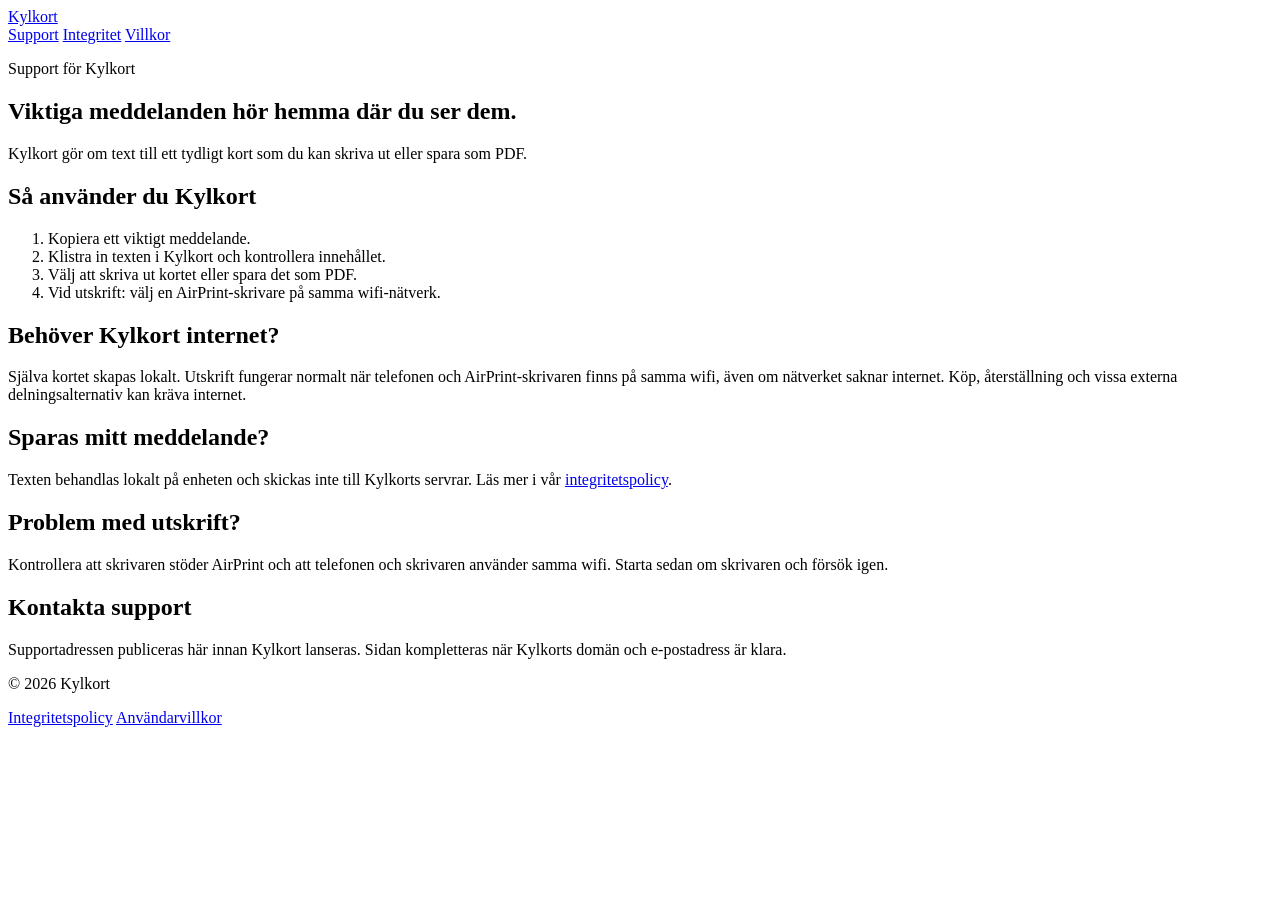
==== index.html @ 4da3d9e9 "Add index.html" ====
<!doctype html>
<html lang="sv">
  <head>
    <meta charset="utf-8" />
    <meta name="viewport" content="width=device-width, initial-scale=1" />
    <meta
      name="description"
      content="Officiell support, integritetspolicy och användarvillkor för Kylkort."
    />
    <title>Kylkort – Support</title>
    <link rel="stylesheet" href="styles.css" />
  </head>
  <body>
    <header class="site-header">
      <a class="brand" href="./" aria-label="Kylkort – startsida">
        <span class="magnet" aria-hidden="true"></span>
        <span>Kylkort</span>
      </a>
      <nav aria-label="Huvudmeny">
        <a aria-current="page" href="./">Support</a>
        <a href="privacy.html">Integritet</a>
        <a href="terms.html">Villkor</a>
      </nav>
    </header>

    <main>
      <section class="hero">
        <p class="eyebrow">Support för Kylkort</p>
        <h1>Viktiga meddelanden hör hemma där du ser dem.</h1>
        <p class="lead">
          Kylkort gör om text till ett tydligt kort som du kan skriva ut eller
          spara som PDF.
        </p>
      </section>

      <section class="paper" aria-labelledby="help-heading">
        <span class="paper-magnet" aria-hidden="true"></span>
        <h2 id="help-heading">Så använder du Kylkort</h2>
        <ol>
          <li>Kopiera ett viktigt meddelande.</li>
          <li>Klistra in texten i Kylkort och kontrollera innehållet.</li>
          <li>Välj att skriva ut kortet eller spara det som PDF.</li>
          <li>Vid utskrift: välj en AirPrint-skrivare på samma wifi-nätverk.</li>
        </ol>
      </section>

      <section class="cards" aria-label="Vanliga frågor">
        <article>
          <h2>Behöver Kylkort internet?</h2>
          <p>
            Själva kortet skapas lokalt. Utskrift fungerar normalt när telefonen
            och AirPrint-skrivaren finns på samma wifi, även om nätverket saknar
            internet. Köp, återställning och vissa externa delningsalternativ kan
            kräva internet.
          </p>
        </article>
        <article>
          <h2>Sparas mitt meddelande?</h2>
          <p>
            Texten behandlas lokalt på enheten och skickas inte till Kylkorts
            servrar. Läs mer i vår <a href="privacy.html">integritetspolicy</a>.
          </p>
        </article>
        <article>
          <h2>Problem med utskrift?</h2>
          <p>
            Kontrollera att skrivaren stöder AirPrint och att telefonen och
            skrivaren använder samma wifi. Starta sedan om skrivaren och försök
            igen.
          </p>
        </article>
        <article>
          <h2>Kontakta support</h2>
          <p>
            Supportadressen publiceras här innan Kylkort lanseras. Sidan
            kompletteras när Kylkorts domän och e-postadress är klara.
          </p>
        </article>
      </section>
    </main>

    <footer>
      <p>© 2026 Kylkort</p>
      <div>
        <a href="privacy.html">Integritetspolicy</a>
        <a href="terms.html">Användarvillkor</a>
      </div>
    </footer>
  </body>
</html>
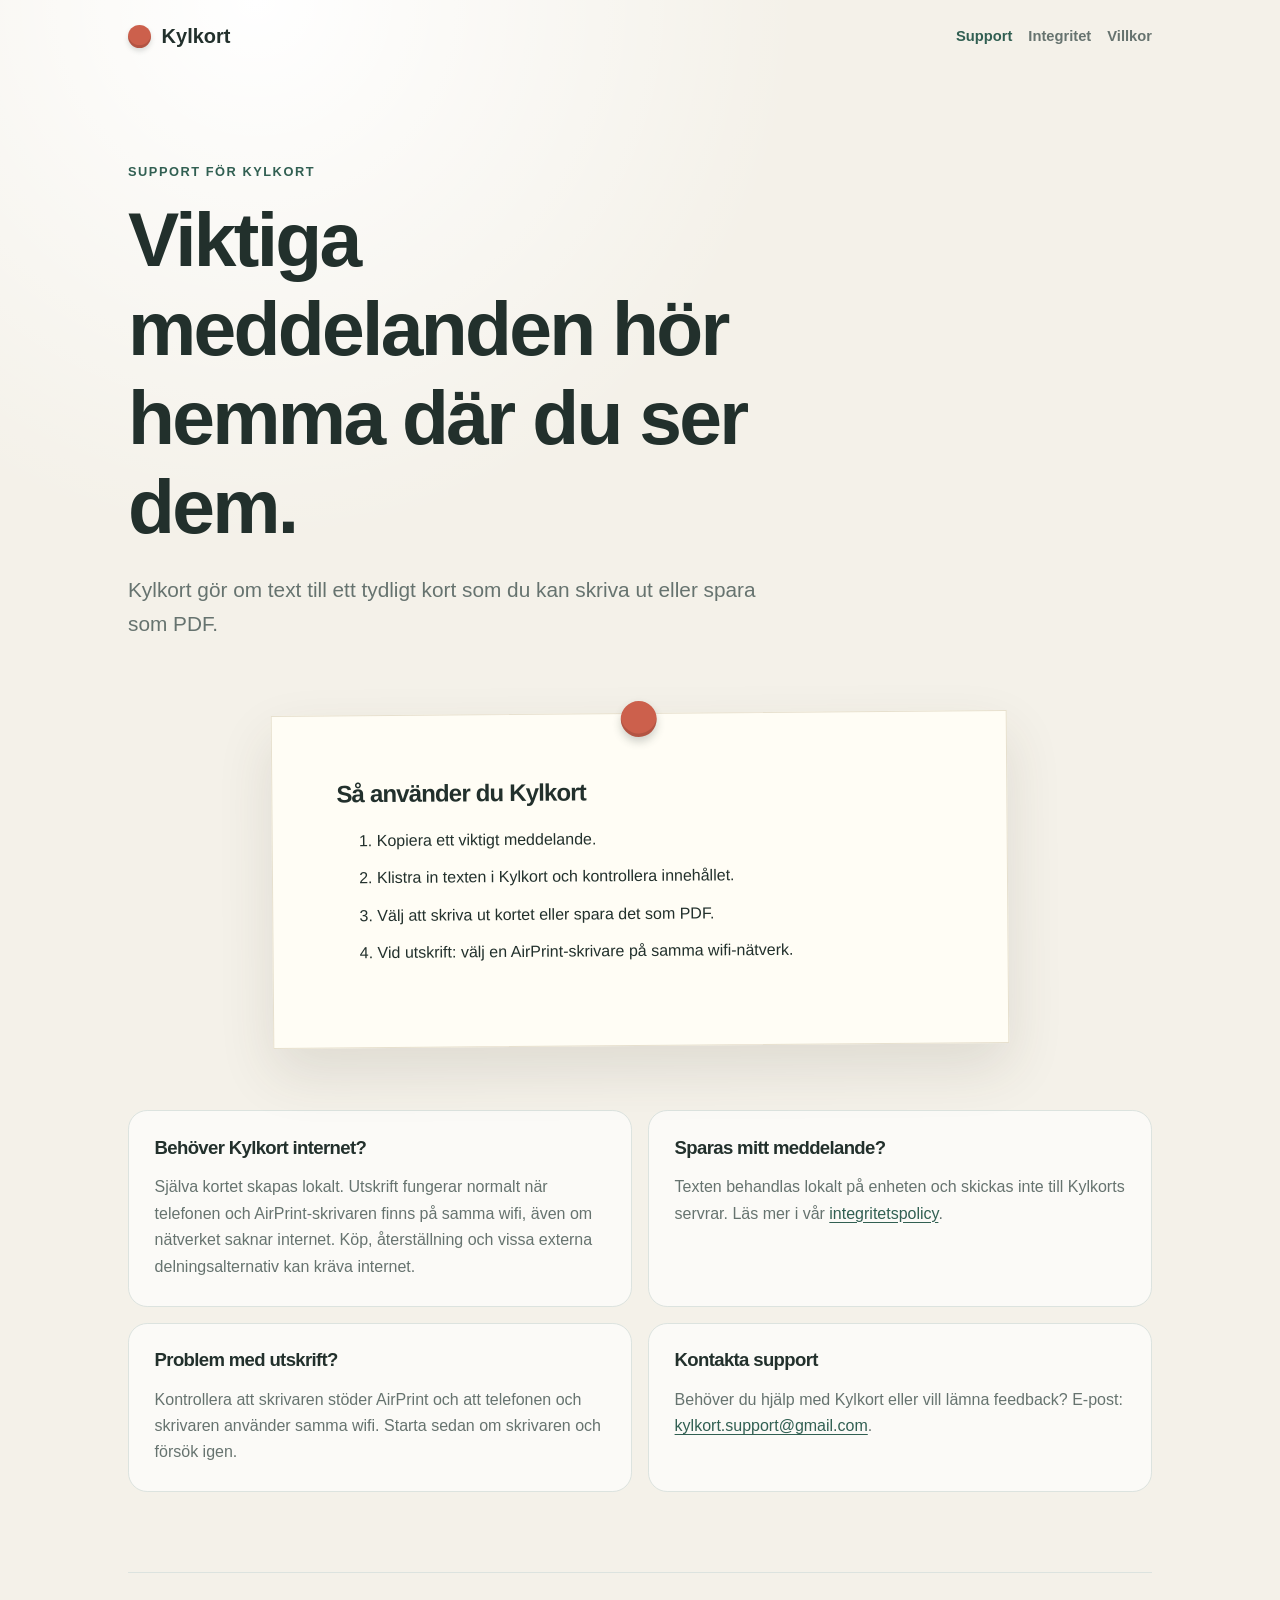
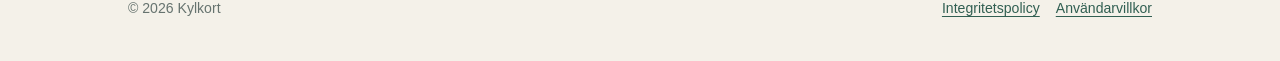
==== commit ab173501: "Add Kylkort support email" ====
--- a/index.html
+++ b/index.html
@@ -72,8 +72,9 @@
         <article>
           <h2>Kontakta support</h2>
           <p>
-            Supportadressen publiceras här innan Kylkort lanseras. Sidan
-            kompletteras när Kylkorts domän och e-postadress är klara.
+            Behöver du hjälp med Kylkort eller vill lämna feedback?
+            E-post:
+            <a href="mailto:kylkort.support@gmail.com">kylkort.support@gmail.com</a>.
           </p>
         </article>
       </section>
--- a/styles.css
+++ b/styles.css
@@ -0,0 +1,233 @@
+:root {
+  color-scheme: light;
+  --ink: #22302c;
+  --muted: #66736f;
+  --green: #315f52;
+  --green-soft: #dfeae5;
+  --paper: #fffdf5;
+  --line: #dce3df;
+  --background: #f4f1e9;
+  font-family:
+    Inter, ui-rounded, "SF Pro Rounded", -apple-system, BlinkMacSystemFont,
+    "Segoe UI", sans-serif;
+}
+
+* {
+  box-sizing: border-box;
+}
+
+body {
+  margin: 0;
+  color: var(--ink);
+  background:
+    radial-gradient(circle at 20% 0%, #fff 0, transparent 34rem),
+    var(--background);
+  line-height: 1.65;
+}
+
+a {
+  color: var(--green);
+  text-underline-offset: 0.18em;
+}
+
+.site-header,
+main,
+footer {
+  width: min(100% - 2rem, 64rem);
+  margin-inline: auto;
+}
+
+.site-header {
+  display: flex;
+  align-items: center;
+  justify-content: space-between;
+  padding-block: 1.25rem;
+}
+
+.brand {
+  display: inline-flex;
+  gap: 0.65rem;
+  align-items: center;
+  color: var(--ink);
+  font-size: 1.25rem;
+  font-weight: 800;
+  text-decoration: none;
+}
+
+.magnet {
+  width: 1.45rem;
+  height: 1.45rem;
+  border-radius: 50%;
+  background: #cc604c;
+  box-shadow:
+    inset 0 -0.18rem 0 rgb(0 0 0 / 12%),
+    0 0.18rem 0.35rem rgb(53 68 62 / 18%);
+}
+
+nav,
+footer div {
+  display: flex;
+  gap: 1rem;
+}
+
+nav a {
+  color: var(--muted);
+  font-size: 0.92rem;
+  font-weight: 650;
+  text-decoration: none;
+}
+
+nav a:hover,
+nav a[aria-current="page"] {
+  color: var(--green);
+}
+
+.hero {
+  max-width: 47rem;
+  padding: 5.5rem 0 3.5rem;
+}
+
+.eyebrow {
+  margin: 0 0 0.8rem;
+  color: var(--green);
+  font-size: 0.8rem;
+  font-weight: 800;
+  letter-spacing: 0.12em;
+  text-transform: uppercase;
+}
+
+h1,
+h2 {
+  line-height: 1.16;
+  letter-spacing: -0.035em;
+}
+
+h1 {
+  max-width: 44rem;
+  margin: 0;
+  font-size: clamp(2.4rem, 7vw, 4.8rem);
+}
+
+.lead {
+  max-width: 42rem;
+  margin: 1.35rem 0 0;
+  color: var(--muted);
+  font-size: clamp(1.05rem, 2.5vw, 1.3rem);
+}
+
+.paper {
+  position: relative;
+  max-width: 46rem;
+  margin: 1rem auto 4rem;
+  padding: clamp(2rem, 6vw, 4rem);
+  transform: rotate(-0.45deg);
+  border: 1px solid #e7e0ce;
+  background: var(--paper);
+  box-shadow: 0 1.5rem 3.5rem rgb(63 57 43 / 12%);
+}
+
+.paper-magnet {
+  position: absolute;
+  top: -0.8rem;
+  left: 50%;
+  width: 2.25rem;
+  height: 2.25rem;
+  transform: translateX(-50%);
+  border-radius: 50%;
+  background: #cc604c;
+  box-shadow:
+    inset 0 -0.22rem 0 rgb(0 0 0 / 12%),
+    0 0.3rem 0.5rem rgb(53 68 62 / 24%);
+}
+
+.paper h2,
+.cards h2 {
+  margin-top: 0;
+}
+
+.paper li + li {
+  margin-top: 0.7rem;
+}
+
+.cards {
+  display: grid;
+  grid-template-columns: repeat(2, minmax(0, 1fr));
+  gap: 1rem;
+  margin-bottom: 5rem;
+}
+
+.cards article {
+  padding: 1.6rem;
+  border: 1px solid var(--line);
+  border-radius: 1.2rem;
+  background: rgb(255 255 255 / 65%);
+}
+
+.cards h2 {
+  font-size: 1.16rem;
+}
+
+.cards p {
+  margin-bottom: 0;
+  color: var(--muted);
+}
+
+.legal {
+  max-width: 48rem;
+  padding-block: 4.5rem 6rem;
+}
+
+.legal h1 {
+  font-size: clamp(2.3rem, 6vw, 4rem);
+}
+
+.legal h2 {
+  margin: 2.8rem 0 0.65rem;
+  font-size: 1.35rem;
+}
+
+.legal p,
+.legal li {
+  color: #46534f;
+}
+
+footer {
+  display: flex;
+  align-items: center;
+  justify-content: space-between;
+  padding-block: 1.5rem 2.5rem;
+  border-top: 1px solid var(--line);
+  color: var(--muted);
+  font-size: 0.88rem;
+}
+
+footer p {
+  margin: 0;
+}
+
+@media (max-width: 640px) {
+  .site-header,
+  footer {
+    align-items: flex-start;
+    flex-direction: column;
+    gap: 1rem;
+  }
+
+  nav {
+    width: 100%;
+    justify-content: space-between;
+    gap: 0.6rem;
+  }
+
+  .hero {
+    padding-top: 3.5rem;
+  }
+
+  .cards {
+    grid-template-columns: 1fr;
+  }
+
+  footer div {
+    flex-wrap: wrap;
+  }
+}
